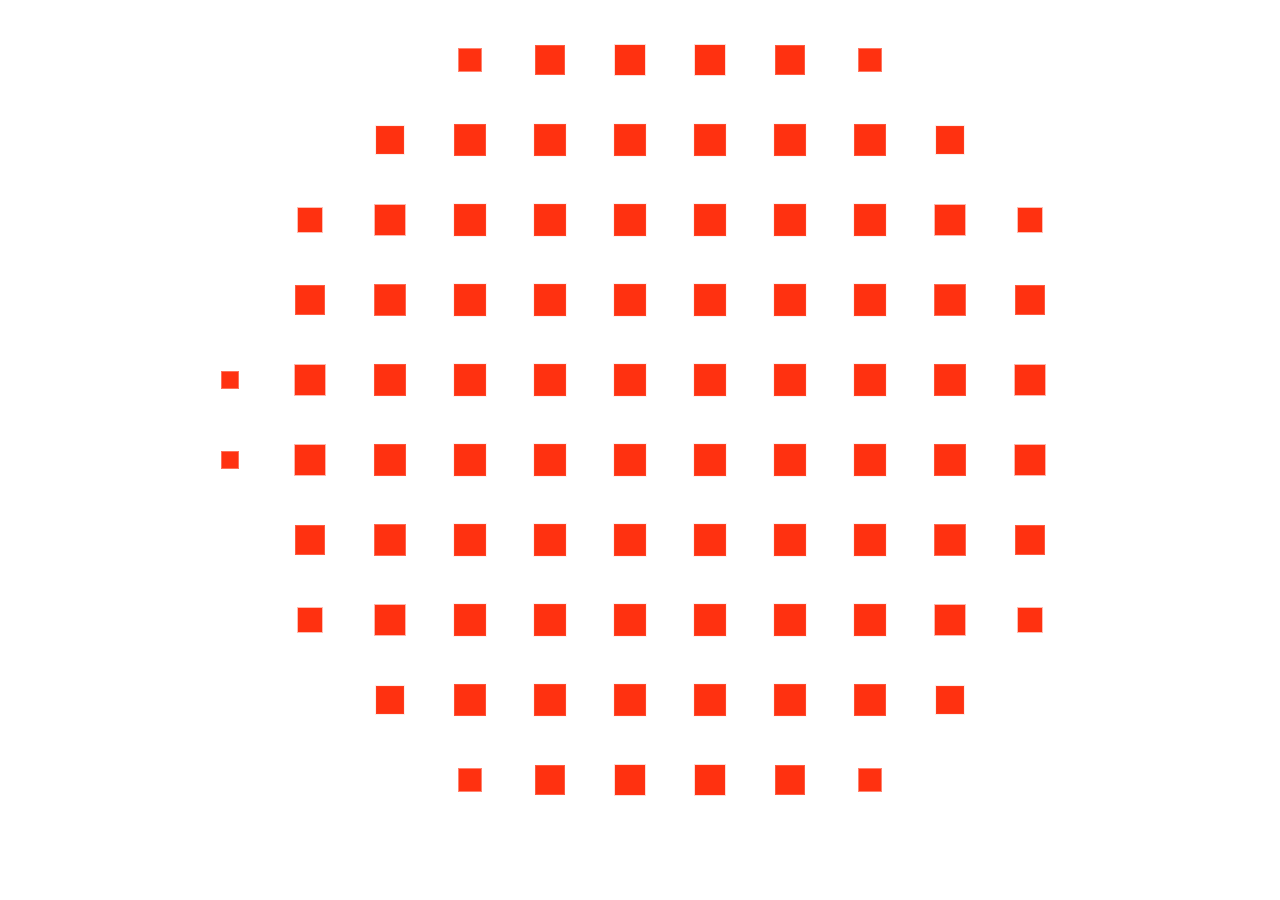
==== webgl/embed.html @ e354f772 "Rebrand WebGL halftone for mimono" ====
<!DOCTYPE html>
<html lang="en">
<head>
  <meta charset="UTF-8">
  <meta name="viewport" content="width=device-width, initial-scale=1.0">
  <title>mimono shikaku embed</title>
  <style>
    html, body { margin: 0; width: 100%; height: 100%; overflow: hidden; background: transparent; }
    body { display: grid; place-items: center; }
    halftone-fx { width: min(100vw, 100vh); aspect-ratio: 1; }
  </style>
</head>
<body>
  <script src="./halftone-fx.js"></script>
  <script>
    // Configure entirely via query params, e.g.:
    //   embed.html?grid=80&shape=square&size=42&threshold=50&dot=ff3110&bg=transparent
    //   embed.html?src=https://your.cdn/clip.mp4&type=video&brightness=30
    // Colors may omit the '#' (it can't appear raw in a URL).
    const p = new URLSearchParams(location.search);
    const fx = document.createElement('halftone-fx');

    // Aliases included (bg/background, dot/dotcolor/dot-color) so hand-written
    // URLs can't silently miss.
    const ATTRS = {
      src: 'src', type: 'type', grid: 'grid', shape: 'shape', threshold: 'threshold',
      size: 'mark-size', marksize: 'mark-size', 'mark-size': 'mark-size',
      dot: 'dot-color', dotcolor: 'dot-color', 'dot-color': 'dot-color',
      bg: 'background', background: 'background',
      brightness: 'brightness', contrast: 'contrast', gamma: 'gamma', dither: 'dither',
    };
    for (const [param, attr] of Object.entries(ATTRS)) {
      if (p.has(param)) fx.setAttribute(attr, p.get(param));
    }
    if (p.has('multicolor')) fx.setAttribute('multicolor', '');

    // Defaults: self-hosted circle artwork in mimono's square/shikaku treatment.
    if (!fx.hasAttribute('src')) fx.setAttribute('src', './assets/mimono-circle.jpeg');
    if (!fx.hasAttribute('grid')) fx.setAttribute('grid', '80');
    if (!fx.hasAttribute('shape')) fx.setAttribute('shape', 'square');
    if (!fx.hasAttribute('threshold')) fx.setAttribute('threshold', '50');
    if (!fx.hasAttribute('mark-size')) fx.setAttribute('mark-size', '42');
    if (!fx.hasAttribute('dot-color')) fx.setAttribute('dot-color', '#ff3110');
    if (!fx.hasAttribute('background')) fx.setAttribute('background', 'transparent');
    if (!fx.hasAttribute('brightness')) fx.setAttribute('brightness', '12');

    document.body.appendChild(fx);
  </script>
</body>
</html>
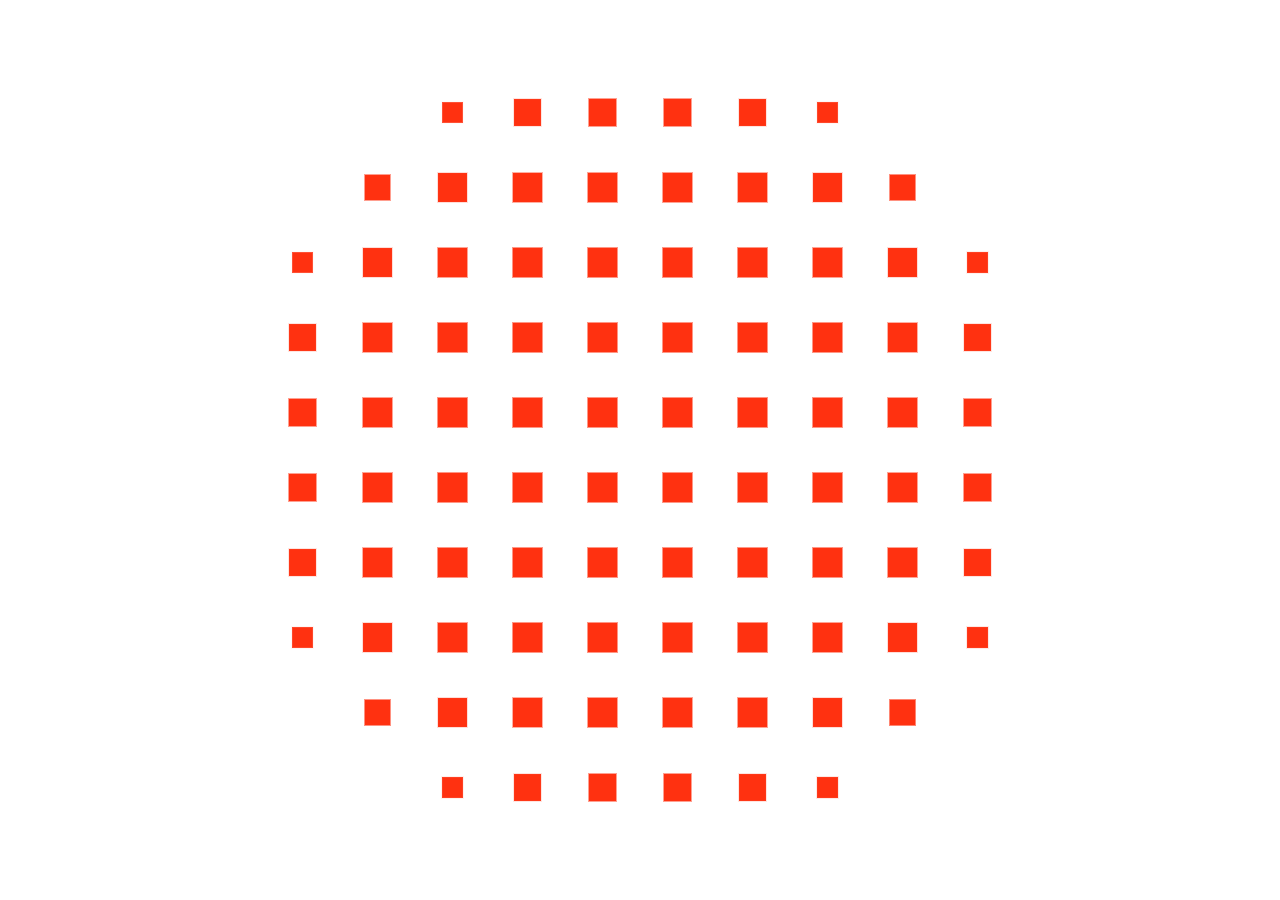
==== commit dc7f4698: "Center mimono halftone output" ====
--- a/webgl/embed.html
+++ b/webgl/embed.html
@@ -3,7 +3,7 @@
 <head>
   <meta charset="UTF-8">
   <meta name="viewport" content="width=device-width, initial-scale=1.0">
-  <title>mimono shikaku embed</title>
+  <title>mimono halftone embed</title>
   <style>
     html, body { margin: 0; width: 100%; height: 100%; overflow: hidden; background: transparent; }
     body { display: grid; place-items: center; }
@@ -34,8 +34,8 @@
     }
     if (p.has('multicolor')) fx.setAttribute('multicolor', '');
 
-    // Defaults: self-hosted circle artwork in mimono's square/shikaku treatment.
-    if (!fx.hasAttribute('src')) fx.setAttribute('src', './assets/mimono-circle.jpeg');
+    // Defaults: self-hosted circle artwork rendered with square marks.
+    if (!fx.hasAttribute('src')) fx.setAttribute('src', './assets/mimono-circle.png');
     if (!fx.hasAttribute('grid')) fx.setAttribute('grid', '80');
     if (!fx.hasAttribute('shape')) fx.setAttribute('shape', 'square');
     if (!fx.hasAttribute('threshold')) fx.setAttribute('threshold', '50');
